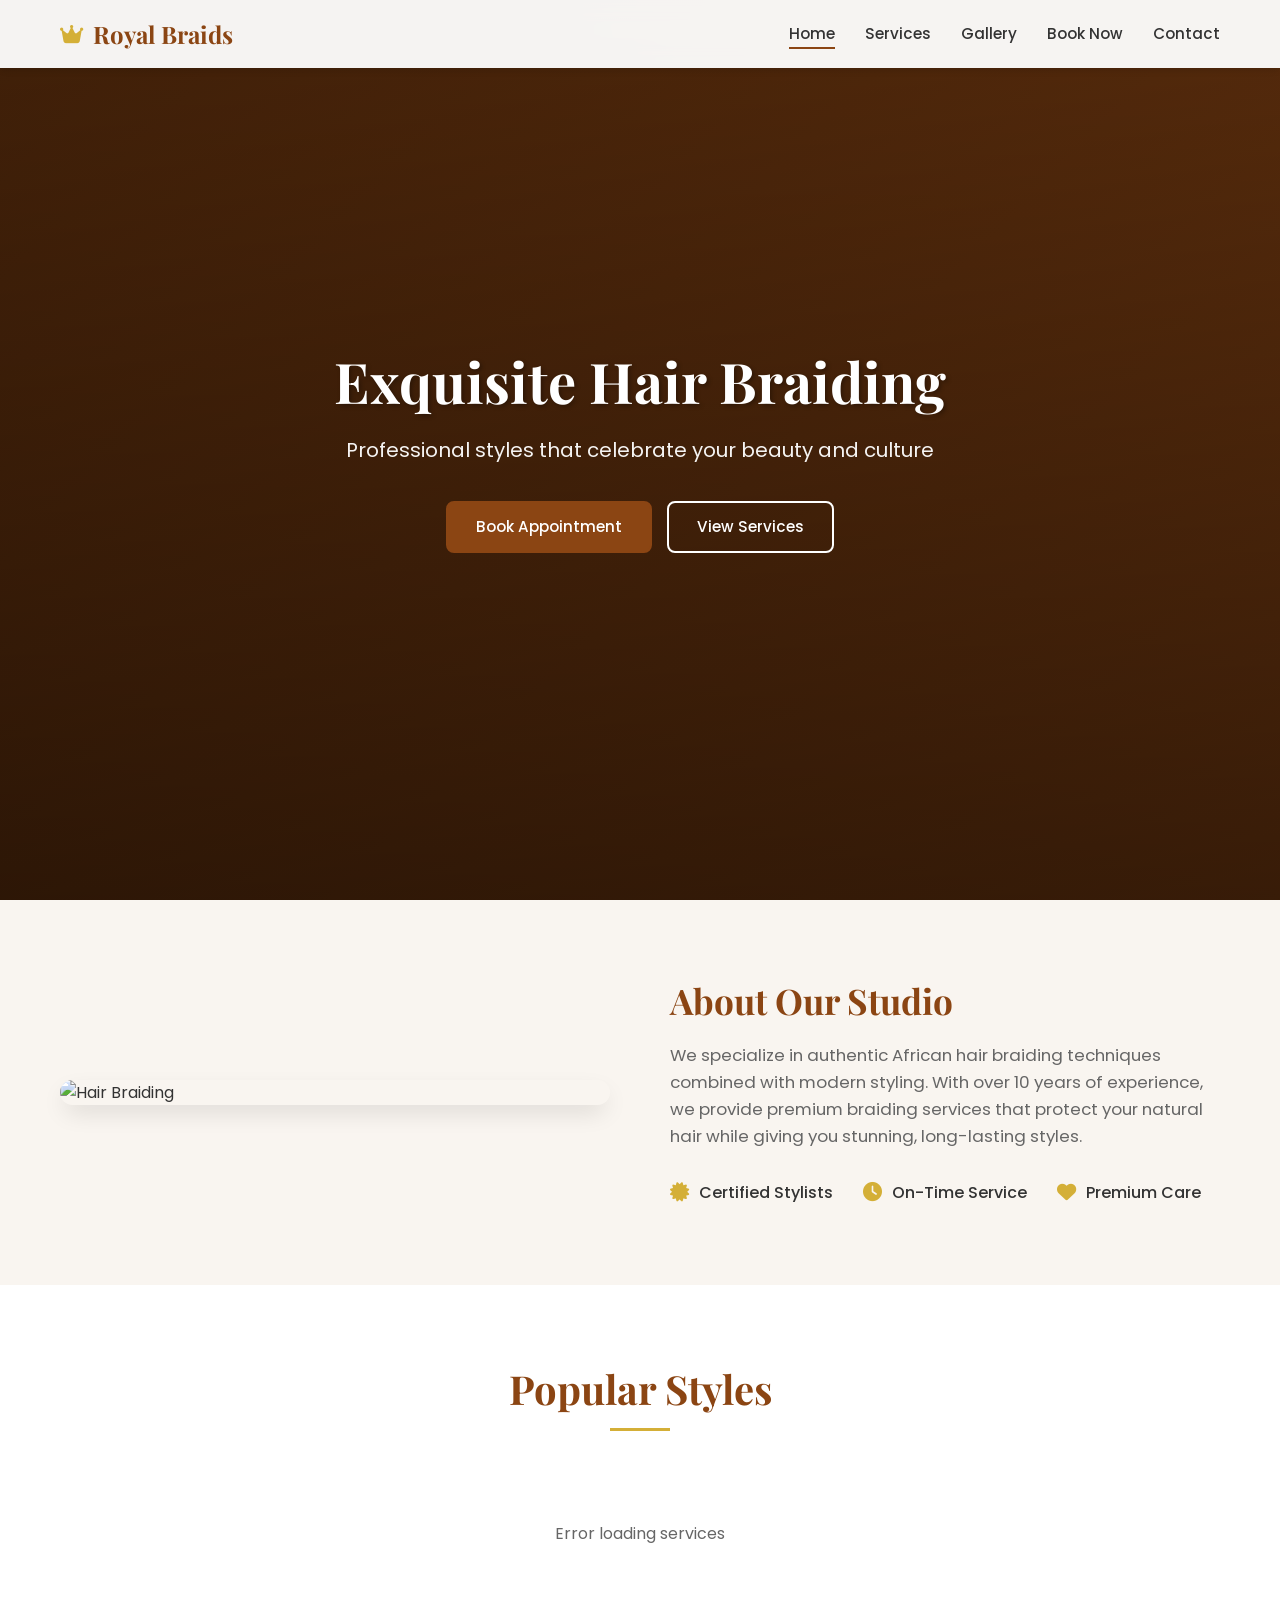
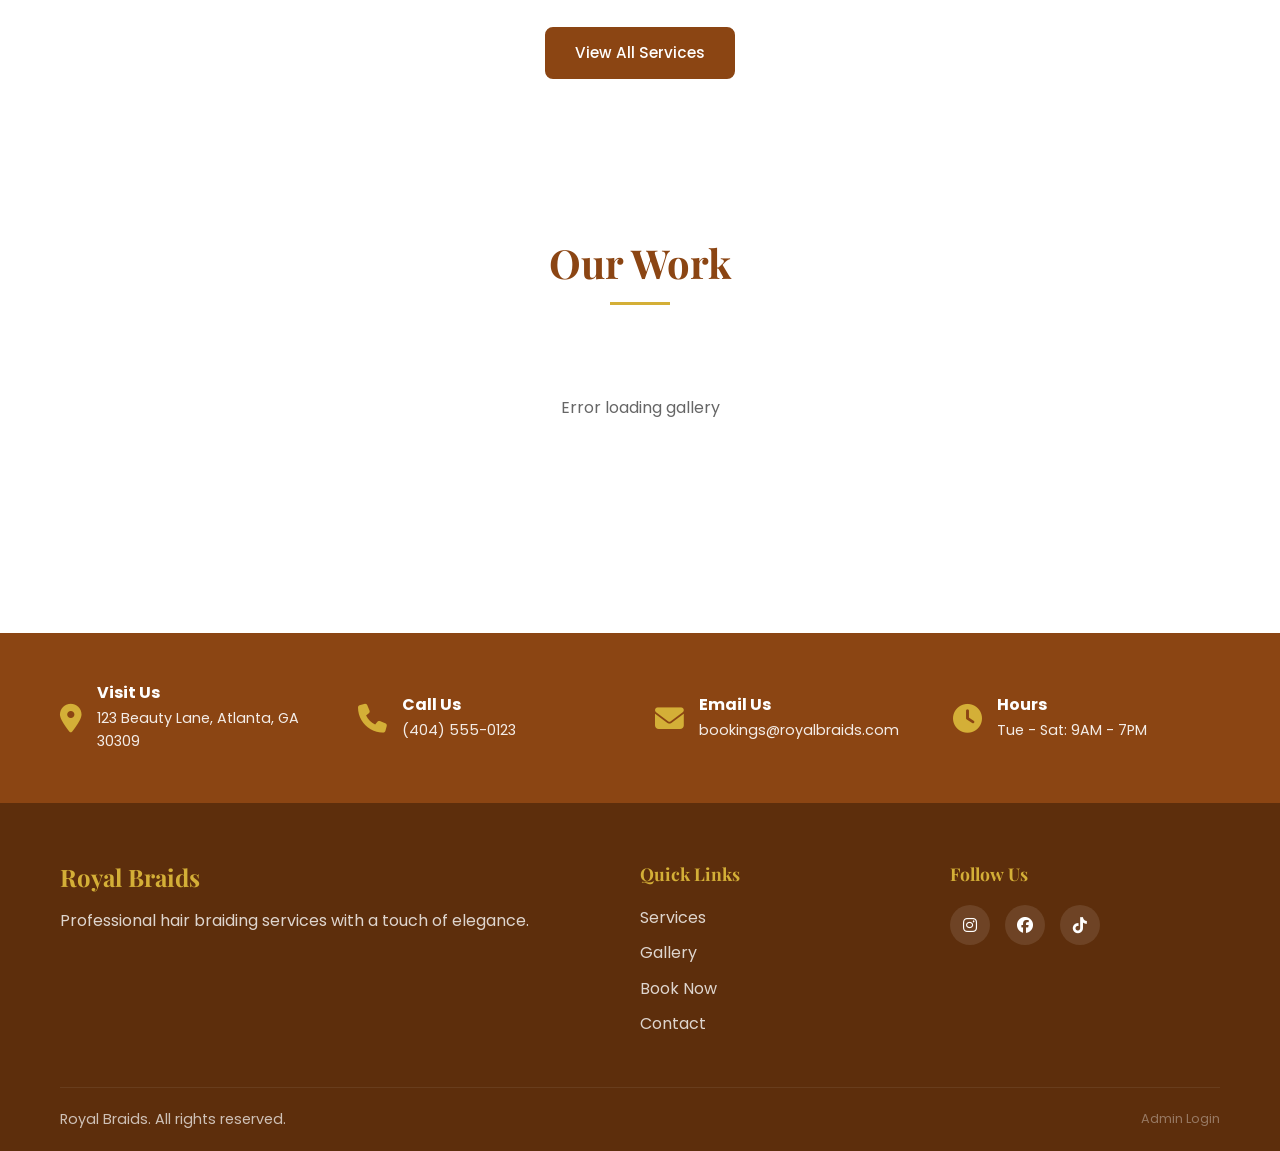
==== index.html @ a4f23da6 "Initial commit" ====
<!DOCTYPE html>
<html lang="en">
<head>
    <meta charset="UTF-8">
    <meta name="viewport" content="width=device-width, initial-scale=1.0">
    <title>Professional Hair Braiding</title>
    <link rel="stylesheet" href="css/styles.css">
    <link href="https://fonts.googleapis.com/css2?family=Playfair+Display:wght@400;700&family=Poppins:wght@300;400;500;600&display=swap" rel="stylesheet">
    <link rel="stylesheet" href="https://cdnjs.cloudflare.com/ajax/libs/font-awesome/6.4.0/css/all.min.css">
</head>
<body>
    <!-- Navigation -->
    <nav class="navbar">
        <div class="container">
            <a href="index.html" class="logo">
                <i class="fas fa-crown"></i>
                <span id="business-name">Royal Braids</span>
            </a>
            <button class="nav-toggle" id="navToggle">
                <i class="fas fa-bars"></i>
            </button>
            <ul class="nav-menu" id="navMenu">
                <li><a href="index.html" class="active">Home</a></li>
                <li><a href="services.html">Services</a></li>
                <li><a href="gallery.html">Gallery</a></li>
                <li><a href="booking.html">Book Now</a></li>
                <li><a href="contact.html">Contact</a></li>
            </ul>
        </div>
    </nav>

    <!-- Hero Section -->
    <header class="hero">
        <div class="hero-overlay"></div>
        <div class="container">
            <div class="hero-content">
                <h1>Exquisite Hair Braiding</h1>
                <p>Professional styles that celebrate your beauty and culture</p>
                <div class="hero-buttons">
                    <a href="booking.html" class="btn btn-primary">Book Appointment</a>
                    <a href="services.html" class="btn btn-outline">View Services</a>
                </div>
            </div>
        </div>
    </header>

    <!-- About Section -->
    <section class="section about-section">
        <div class="container">
            <div class="about-grid">
                <div class="about-image">
                    <img src="https://images.unsplash.com/photo-1560066984-138dadb4c035?w=600" alt="Hair Braiding" id="about-image">
                </div>
                <div class="about-content">
                    <h2>About Our Studio</h2>
                    <p id="about-text">We specialize in authentic African hair braiding techniques combined with modern styling. With over 10 years of experience, we provide premium braiding services that protect your natural hair while giving you stunning, long-lasting styles.</p>
                    <div class="about-features">
                        <div class="feature">
                            <i class="fas fa-certificate"></i>
                            <span>Certified Stylists</span>
                        </div>
                        <div class="feature">
                            <i class="fas fa-clock"></i>
                            <span>On-Time Service</span>
                        </div>
                        <div class="feature">
                            <i class="fas fa-heart"></i>
                            <span>Premium Care</span>
                        </div>
                    </div>
                </div>
            </div>
        </div>
    </section>

    <!-- Services Preview -->
    <section class="section services-preview">
        <div class="container">
            <h2 class="section-title">Popular Styles</h2>
            <div class="services-grid" id="services-preview">
                <!-- Loaded dynamically -->
                <div class="loading">Loading services...</div>
            </div>
            <div class="text-center">
                <a href="services.html" class="btn btn-primary">View All Services</a>
            </div>
        </div>
    </section>

    <!-- Gallery Preview -->
    <section class="section gallery-preview">
        <div class="container">
            <h2 class="section-title">Our Work</h2>
            <div class="gallery-grid" id="gallery-preview">
                <!-- Loaded dynamically -->
                <div class="loading">Loading gallery...</div>
            </div>
            <div class="text-center">
                <a href="gallery.html" class="btn btn-outline">View Full Gallery</a>
            </div>
        </div>
    </section>

    <!-- Contact Info -->
    <section class="section contact-bar">
        <div class="container">
            <div class="contact-info-grid">
                <div class="contact-info-item">
                    <i class="fas fa-map-marker-alt"></i>
                    <div>
                        <h4>Visit Us</h4>
                        <p id="business-address">123 Beauty Lane, Atlanta, GA 30309</p>
                    </div>
                </div>
                <div class="contact-info-item">
                    <i class="fas fa-phone"></i>
                    <div>
                        <h4>Call Us</h4>
                        <p id="business-phone">(404) 555-0123</p>
                    </div>
                </div>
                <div class="contact-info-item">
                    <i class="fas fa-envelope"></i>
                    <div>
                        <h4>Email Us</h4>
                        <p id="business-email">bookings@royalbraids.com</p>
                    </div>
                </div>
                <div class="contact-info-item">
                    <i class="fas fa-clock"></i>
                    <div>
                        <h4>Hours</h4>
                        <p>Tue - Sat: 9AM - 7PM</p>
                    </div>
                </div>
            </div>
        </div>
    </section>

    <!-- Footer -->
    <footer class="footer">
        <div class="container">
            <div class="footer-content">
                <div class="footer-brand">
                    <h3 id="footer-name">Royal Braids</h3>
                    <p>Professional hair braiding services with a touch of elegance.</p>
                </div>
                <div class="footer-links">
                    <h4>Quick Links</h4>
                    <ul>
                        <li><a href="services.html">Services</a></li>
                        <li><a href="gallery.html">Gallery</a></li>
                        <li><a href="booking.html">Book Now</a></li>
                        <li><a href="contact.html">Contact</a></li>
                    </ul>
                </div>
                <div class="footer-social">
                    <h4>Follow Us</h4>
                    <div class="social-links">
                        <a href="#"><i class="fab fa-instagram"></i></a>
                        <a href="#"><i class="fab fa-facebook"></i></a>
                        <a href="#"><i class="fab fa-tiktok"></i></a>
                    </div>
                </div>
            </div>
            <div class="footer-bottom">
                <p> Royal Braids. All rights reserved.</p>
                <a href="admin-login.html" class="admin-link">Admin Login</a>
            </div>
        </div>
    </footer>

    <script src="https://cdn.jsdelivr.net/npm/@supabase/supabase-js@2"></script>
    <script src="js/supabase-config.js"></script>
    <script src="js/main.js"></script>
</body>
</html>
---- css/styles.css ----
/* ===== CSS VARIABLES ===== */
:root {
    --primary: #8B4513;
    --primary-light: #A0522D;
    --primary-dark: #5D2E0C;
    --secondary: #D4AF37;
    --accent: #CD853F;
    --text: #333333;
    --text-light: #666666;
    --bg: #FFFFFF;
    --bg-light: #F9F5F0;
    --bg-dark: #F0E6D8;
    --border: #E0D5C8;
    --shadow: 0 4px 6px -1px rgba(0, 0, 0, 0.1);
    --shadow-lg: 0 10px 25px -5px rgba(0, 0, 0, 0.15);
    --radius: 8px;
    --radius-lg: 16px;
    --transition: all 0.3s ease;
}

/* ===== RESET & BASE ===== */
* {
    margin: 0;
    padding: 0;
    box-sizing: border-box;
}

body {
    font-family: 'Poppins', sans-serif;
    color: var(--text);
    line-height: 1.6;
    background: var(--bg);
}

h1, h2, h3, h4 {
    font-family: 'Playfair Display', serif;
    font-weight: 700;
    line-height: 1.2;
}

a {
    text-decoration: none;
    color: inherit;
}

img {
    max-width: 100%;
    display: block;
}

.container {
    max-width: 1200px;
    margin: 0 auto;
    padding: 0 20px;
}

/* ===== BUTTONS ===== */
.btn {
    display: inline-flex;
    align-items: center;
    gap: 8px;
    padding: 12px 28px;
    border-radius: var(--radius);
    font-weight: 500;
    font-size: 0.95rem;
    cursor: pointer;
    transition: var(--transition);
    border: 2px solid transparent;
}

.btn-primary {
    background: var(--primary);
    color: white;
    border-color: var(--primary);
}

.btn-primary:hover {
    background: var(--primary-dark);
    border-color: var(--primary-dark);
    transform: translateY(-2px);
    box-shadow: var(--shadow-lg);
}

.btn-outline {
    background: transparent;
    color: white;
    border-color: white;
}

.btn-outline:hover {
    background: white;
    color: var(--primary);
}

.btn-secondary {
    background: var(--bg-light);
    color: var(--text);
    border-color: var(--border);
}

.btn-full {
    width: 100%;
    justify-content: center;
}

.btn-sm {
    padding: 6px 16px;
    font-size: 0.85rem;
}

/* ===== NAVIGATION ===== */
.navbar {
    position: fixed;
    top: 0;
    left: 0;
    right: 0;
    z-index: 1000;
    background: rgba(255, 255, 255, 0.95);
    backdrop-filter: blur(10px);
    box-shadow: var(--shadow);
    padding: 15px 0;
}

.navbar .container {
    display: flex;
    align-items: center;
    justify-content: space-between;
}

.logo {
    display: flex;
    align-items: center;
    gap: 10px;
    font-family: 'Playfair Display', serif;
    font-size: 1.5rem;
    font-weight: 700;
    color: var(--primary);
}

.logo i {
    color: var(--secondary);
    font-size: 1.3rem;
}

.nav-menu {
    display: flex;
    list-style: none;
    gap: 30px;
}

.nav-menu a {
    font-weight: 500;
    font-size: 0.95rem;
    position: relative;
    padding: 5px 0;
}

.nav-menu a::after {
    content: '';
    position: absolute;
    bottom: 0;
    left: 0;
    width: 0;
    height: 2px;
    background: var(--primary);
    transition: var(--transition);
}

.nav-menu a:hover::after,
.nav-menu a.active::after {
    width: 100%;
}

.nav-toggle {
    display: none;
    background: none;
    border: none;
    font-size: 1.5rem;
    cursor: pointer;
    color: var(--primary);
}

/* ===== HERO ===== */
.hero {
    position: relative;
    height: 100vh;
    min-height: 600px;
    display: flex;
    align-items: center;
    justify-content: center;
    background: linear-gradient(135deg, var(--primary-dark) 0%, var(--primary) 100%);
    overflow: hidden;
}

.hero::before {
    content: '';
    position: absolute;
    inset: 0;
    background: url('https://images.unsplash.com/photo-1560066984-138dadb4c035?w=1920') center/cover;
    opacity: 0.3;
}

.hero-overlay {
    position: absolute;
    inset: 0;
    background: linear-gradient(to bottom, rgba(0,0,0,0.3), rgba(0,0,0,0.6));
}

.hero-content {
    position: relative;
    z-index: 2;
    text-align: center;
    color: white;
    max-width: 700px;
}

.hero-content h1 {
    font-size: 3.5rem;
    margin-bottom: 20px;
    text-shadow: 2px 2px 4px rgba(0,0,0,0.3);
}

.hero-content p {
    font-size: 1.25rem;
    margin-bottom: 35px;
    opacity: 0.95;
}

.hero-buttons {
    display: flex;
    gap: 15px;
    justify-content: center;
    flex-wrap: wrap;
}

/* ===== SECTIONS ===== */
.section {
    padding: 80px 0;
}

.section-title {
    text-align: center;
    font-size: 2.5rem;
    margin-bottom: 50px;
    color: var(--primary);
    position: relative;
}

.section-title::after {
    content: '';
    display: block;
    width: 60px;
    height: 3px;
    background: var(--secondary);
    margin: 15px auto 0;
}

.text-center {
    text-align: center;
    margin-top: 40px;
}

/* ===== ABOUT ===== */
.about-section {
    background: var(--bg-light);
}

.about-grid {
    display: grid;
    grid-template-columns: 1fr 1fr;
    gap: 60px;
    align-items: center;
}

.about-image img {
    border-radius: var(--radius-lg);
    box-shadow: var(--shadow-lg);
}

.about-content h2 {
    font-size: 2.2rem;
    color: var(--primary);
    margin-bottom: 20px;
}

.about-content p {
    color: var(--text-light);
    margin-bottom: 30px;
    font-size: 1.05rem;
}

.about-features {
    display: flex;
    gap: 30px;
    flex-wrap: wrap;
}

.feature {
    display: flex;
    align-items: center;
    gap: 10px;
    font-weight: 500;
}

.feature i {
    color: var(--secondary);
    font-size: 1.2rem;
}

/* ===== SERVICES ===== */
.services-grid {
    display: grid;
    grid-template-columns: repeat(auto-fill, minmax(300px, 1fr));
    gap: 30px;
}

.service-card {
    background: white;
    border-radius: var(--radius-lg);
    overflow: hidden;
    box-shadow: var(--shadow);
    transition: var(--transition);
}

.service-card:hover {
    transform: translateY(-8px);
    box-shadow: var(--shadow-lg);
}

.service-image {
    height: 220px;
    overflow: hidden;
}

.service-image img {
    width: 100%;
    height: 100%;
    object-fit: cover;
    transition: var(--transition);
}

.service-card:hover .service-image img {
    transform: scale(1.1);
}

.service-content {
    padding: 25px;
}

.service-content h3 {
    color: var(--primary);
    margin-bottom: 10px;
    font-size: 1.3rem;
}

.service-content p {
    color: var(--text-light);
    font-size: 0.95rem;
    margin-bottom: 15px;
}

.service-meta {
    display: flex;
    justify-content: space-between;
    align-items: center;
    padding-top: 15px;
    border-top: 1px solid var(--border);
}

.service-price {
    font-size: 1.4rem;
    font-weight: 700;
    color: var(--primary);
}

.service-duration {
    color: var(--text-light);
    font-size: 0.9rem;
}

.services-filter {
    display: flex;
    gap: 10px;
    justify-content: center;
    margin-bottom: 40px;
    flex-wrap: wrap;
}

.filter-btn {
    padding: 8px 20px;
    border: 2px solid var(--border);
    background: white;
    border-radius: 25px;
    cursor: pointer;
    font-weight: 500;
    transition: var(--transition);
}

.filter-btn:hover,
.filter-btn.active {
    background: var(--primary);
    color: white;
    border-color: var(--primary);
}

/* ===== GALLERY ===== */
.gallery-grid {
    display: grid;
    grid-template-columns: repeat(auto-fill, minmax(280px, 1fr));
    gap: 20px;
}

.gallery-item {
    position: relative;
    border-radius: var(--radius);
    overflow: hidden;
    cursor: pointer;
    aspect-ratio: 1;
}

.gallery-item img {
    width: 100%;
    height: 100%;
    object-fit: cover;
    transition: var(--transition);
}

.gallery-item:hover img {
    transform: scale(1.1);
}

.gallery-overlay {
    position: absolute;
    inset: 0;
    background: rgba(139, 69, 19, 0.7);
    display: flex;
    align-items: center;
    justify-content: center;
    opacity: 0;
    transition: var(--transition);
}

.gallery-item:hover .gallery-overlay {
    opacity: 1;
}

.gallery-overlay i {
    color: white;
    font-size: 2rem;
}

/* Lightbox */
.lightbox {
    display: none;
    position: fixed;
    inset: 0;
    z-index: 2000;
    background: rgba(0, 0, 0, 0.9);
    align-items: center;
    justify-content: center;
    flex-direction: column;
}

.lightbox.active {
    display: flex;
}

.lightbox img {
    max-height: 80vh;
    max-width: 90vw;
    border-radius: var(--radius);
}

.lightbox-close {
    position: absolute;
    top: 30px;
    right: 30px;
    background: none;
    border: none;
    color: white;
    font-size: 2rem;
    cursor: pointer;
}

.lightbox-caption {
    color: white;
    margin-top: 20px;
    font-size: 1.2rem;
}

/* ===== BOOKING ===== */
.page-header {
    background: linear-gradient(135deg, var(--primary) 0%, var(--primary-dark) 100%);
    color: white;
    padding: 140px 0 60px;
    text-align: center;
}

.page-header h1 {
    font-size: 2.8rem;
    margin-bottom: 10px;
}

.page-header p {
    opacity: 0.9;
    font-size: 1.1rem;
}

.booking-layout {
    display: grid;
    grid-template-columns: 2fr 1fr;
    gap: 50px;
    align-items: start;
}

.booking-form {
    background: white;
    padding: 40px;
    border-radius: var(--radius-lg);
    box-shadow: var(--shadow);
}

.form-group {
    margin-bottom: 20px;
}

.form-group label {
    display: block;
    margin-bottom: 8px;
    font-weight: 500;
    color: var(--text);
}

.form-group input,
.form-group select,
.form-group textarea {
    width: 100%;
    padding: 12px 15px;
    border: 2px solid var(--border);
    border-radius: var(--radius);
    font-family: inherit;
    font-size: 1rem;
    transition: var(--transition);
}

.form-group input:focus,
.form-group select:focus,
.form-group textarea:focus {
    outline: none;
    border-color: var(--primary);
}

.form-row {
    display: grid;
    grid-template-columns: 1fr 1fr;
    gap: 20px;
}

.booking-info {
    background: var(--bg-light);
    padding: 30px;
    border-radius: var(--radius-lg);
}

.booking-info h3 {
    color: var(--primary);
    margin-bottom: 25px;
    font-size: 1.5rem;
}

.info-card {
    display: flex;
    align-items: flex-start;
    gap: 15px;
    margin-bottom: 25px;
    padding-bottom: 25px;
    border-bottom: 1px solid var(--border);
}

.info-card:last-child {
    border-bottom: none;
    margin-bottom: 0;
    padding-bottom: 0;
}

.info-card i {
    font-size: 1.5rem;
    color: var(--primary);
    margin-top: 5px;
}

.info-card h4 {
    font-size: 1.1rem;
    margin-bottom: 5px;
    color: var(--primary);
}

.info-card p {
    color: var(--text-light);
    font-size: 0.95rem;
}

.message {
    margin-top: 15px;
    padding: 12px 15px;
    border-radius: var(--radius);
    display: none;
}

.message.success {
    display: block;
    background: #e8f5e9;
    color: #2e7d32;
    border: 1px solid #a5d6a7;
}

.message.error {
    display: block;
    background: #ffebee;
    color: #c62828;
    border: 1px solid #ef9a9a;
}

/* ===== CONTACT ===== */
.contact-layout {
    display: grid;
    grid-template-columns: 1fr 1fr;
    gap: 50px;
}

.contact-details h2 {
    color: var(--primary);
    margin-bottom: 30px;
    font-size: 2rem;
}

.contact-detail-item {
    display: flex;
    align-items: flex-start;
    gap: 20px;
    margin-bottom: 30px;
}

.contact-detail-item i {
    font-size: 1.5rem;
    color: var(--primary);
    width: 40px;
    height: 40px;
    display: flex;
    align-items: center;
    justify-content: center;
    background: var(--bg-light);
    border-radius: 50%;
}

.contact-detail-item h4 {
    color: var(--primary);
    margin-bottom: 5px;
    font-size: 1.1rem;
}

.contact-detail-item p {
    color: var(--text-light);
}

.social-section {
    margin-top: 40px;
}

.social-section h4 {
    color: var(--primary);
    margin-bottom: 15px;
}

.social-links-large {
    display: flex;
    gap: 15px;
}

.social-btn {
    width: 45px;
    height: 45px;
    display: flex;
    align-items: center;
    justify-content: center;
    background: var(--primary);
    color: white;
    border-radius: 50%;
    font-size: 1.2rem;
    transition: var(--transition);
}

.social-btn:hover {
    background: var(--secondary);
    transform: translateY(-3px);
}

.contact-map {
    background: var(--bg-light);
    border-radius: var(--radius-lg);
    overflow: hidden;
    height: 100%;
    min-height: 400px;
}

.map-placeholder {
    height: 100%;
    display: flex;
    flex-direction: column;
    align-items: center;
    justify-content: center;
    color: var(--text-light);
    text-align: center;
    padding: 40px;
}

.map-placeholder i {
    font-size: 3rem;
    margin-bottom: 15px;
    color: var(--primary);
}

/* ===== CONTACT BAR ===== */
.contact-bar {
    background: var(--primary);
    color: white;
    padding: 50px 0;
}

.contact-info-grid {
    display: grid;
    grid-template-columns: repeat(4, 1fr);
    gap: 30px;
}

.contact-info-item {
    display: flex;
    align-items: center;
    gap: 15px;
}

.contact-info-item i {
    font-size: 1.8rem;
    color: var(--secondary);
}

.contact-info-item h4 {
    font-size: 1rem;
    margin-bottom: 5px;
    font-family: 'Poppins', sans-serif;
}

.contact-info-item p {
    font-size: 0.9rem;
    opacity: 0.9;
}

/* ===== FOOTER ===== */
.footer {
    background: var(--primary-dark);
    color: white;
    padding: 60px 0 20px;
}

.footer-content {
    display: grid;
    grid-template-columns: 2fr 1fr 1fr;
    gap: 40px;
    margin-bottom: 40px;
}

.footer-brand h3 {
    font-size: 1.5rem;
    margin-bottom: 15px;
    color: var(--secondary);
}

.footer-brand p {
    opacity: 0.8;
    line-height: 1.7;
}

.footer-links h4,
.footer-social h4 {
    font-size: 1.1rem;
    margin-bottom: 20px;
    color: var(--secondary);
}

.footer-links ul {
    list-style: none;
}

.footer-links li {
    margin-bottom: 10px;
}

.footer-links a {
    opacity: 0.8;
    transition: var(--transition);
}

.footer-links a:hover {
    opacity: 1;
    color: var(--secondary);
}

.social-links {
    display: flex;
    gap: 15px;
}

.social-links a {
    width: 40px;
    height: 40px;
    display: flex;
    align-items: center;
    justify-content: center;
    background: rgba(255,255,255,0.1);
    border-radius: 50%;
    transition: var(--transition);
}

.social-links a:hover {
    background: var(--secondary);
    transform: translateY(-3px);
}

.footer-bottom {
    border-top: 1px solid rgba(255,255,255,0.1);
    padding-top: 20px;
    display: flex;
    justify-content: space-between;
    align-items: center;
    font-size: 0.9rem;
    opacity: 0.7;
}

.admin-link {
    opacity: 0.5;
    font-size: 0.8rem;
}

.admin-link:hover {
    opacity: 1;
}

/* ===== LOADING ===== */
.loading {
    text-align: center;
    padding: 40px;
    color: var(--text-light);
    grid-column: 1 / -1;
}

/* ===== RESPONSIVE ===== */
@media (max-width: 992px) {
    .about-grid,
    .booking-layout,
    .contact-layout {
        grid-template-columns: 1fr;
    }
    
    .contact-info-grid {
        grid-template-columns: repeat(2, 1fr);
    }
    
    .footer-content {
        grid-template-columns: 1fr;
    }
}

@media (max-width: 768px) {
    .nav-toggle {
        display: block;
    }
    
    .nav-menu {
        position: fixed;
        top: 70px;
        left: 0;
        right: 0;
        background: white;
        flex-direction: column;
        padding: 20px;
        box-shadow: var(--shadow);
        transform: translateY(-150%);
        transition: var(--transition);
    }
    
    .nav-menu.active {
        transform: translateY(0);
    }
    
    .hero-content h1 {
        font-size: 2.5rem;
    }
    
    .contact-info-grid {
        grid-template-columns: 1fr;
    }
    
    .form-row {
        grid-template-columns: 1fr;
    }
    
    .section-title {
        font-size: 2rem;
    }
}
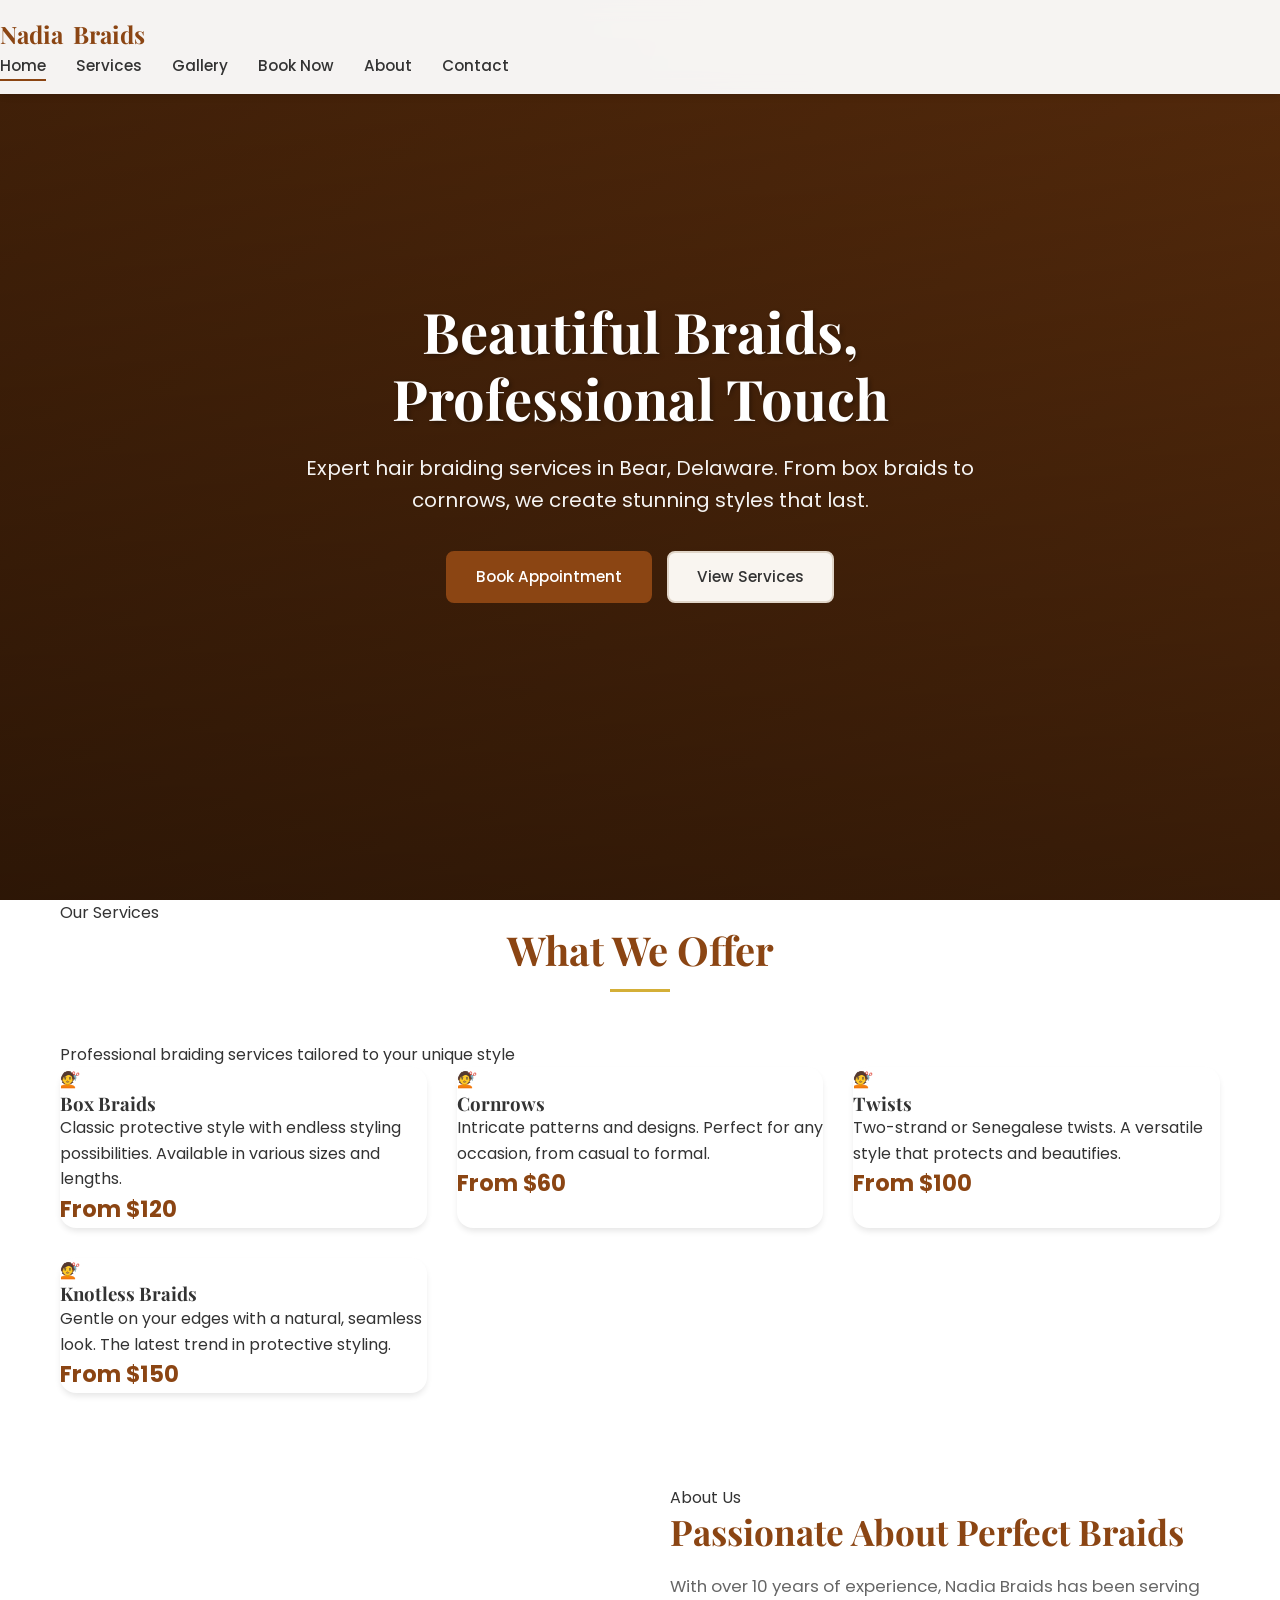
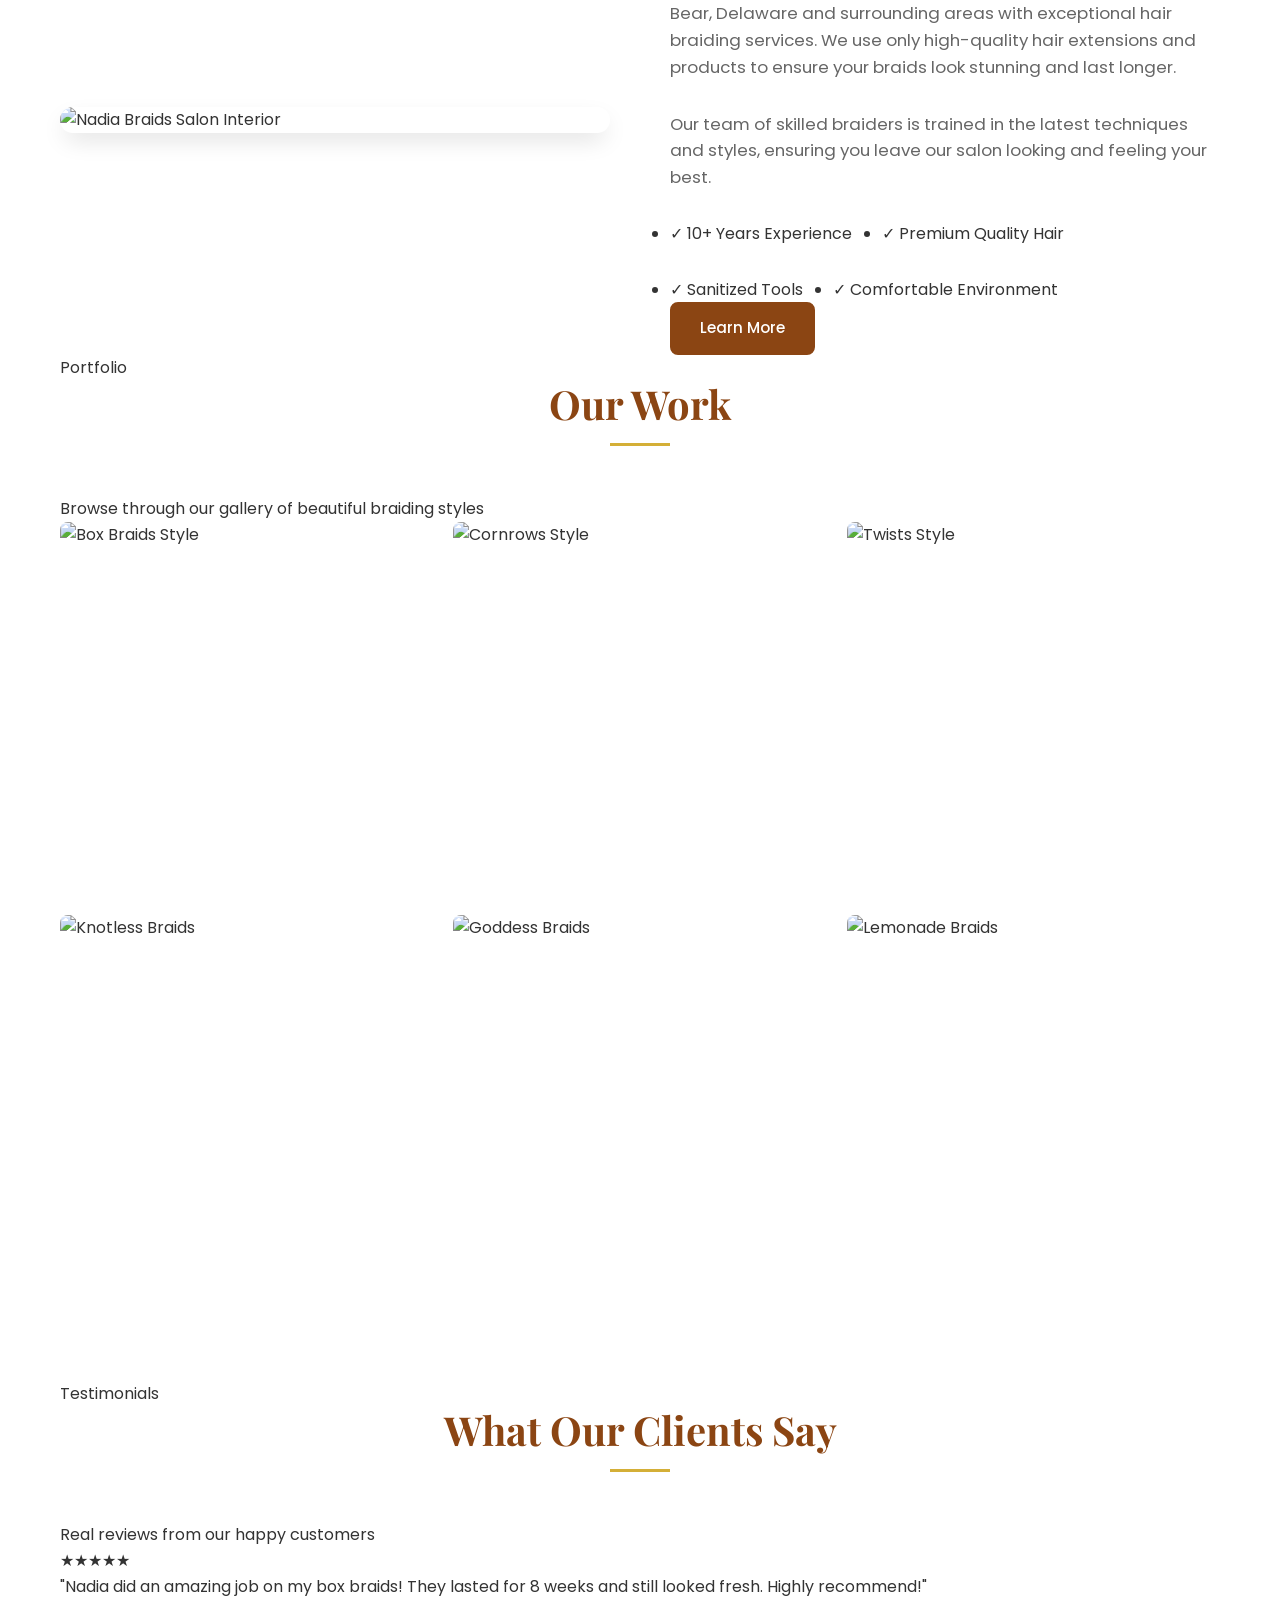
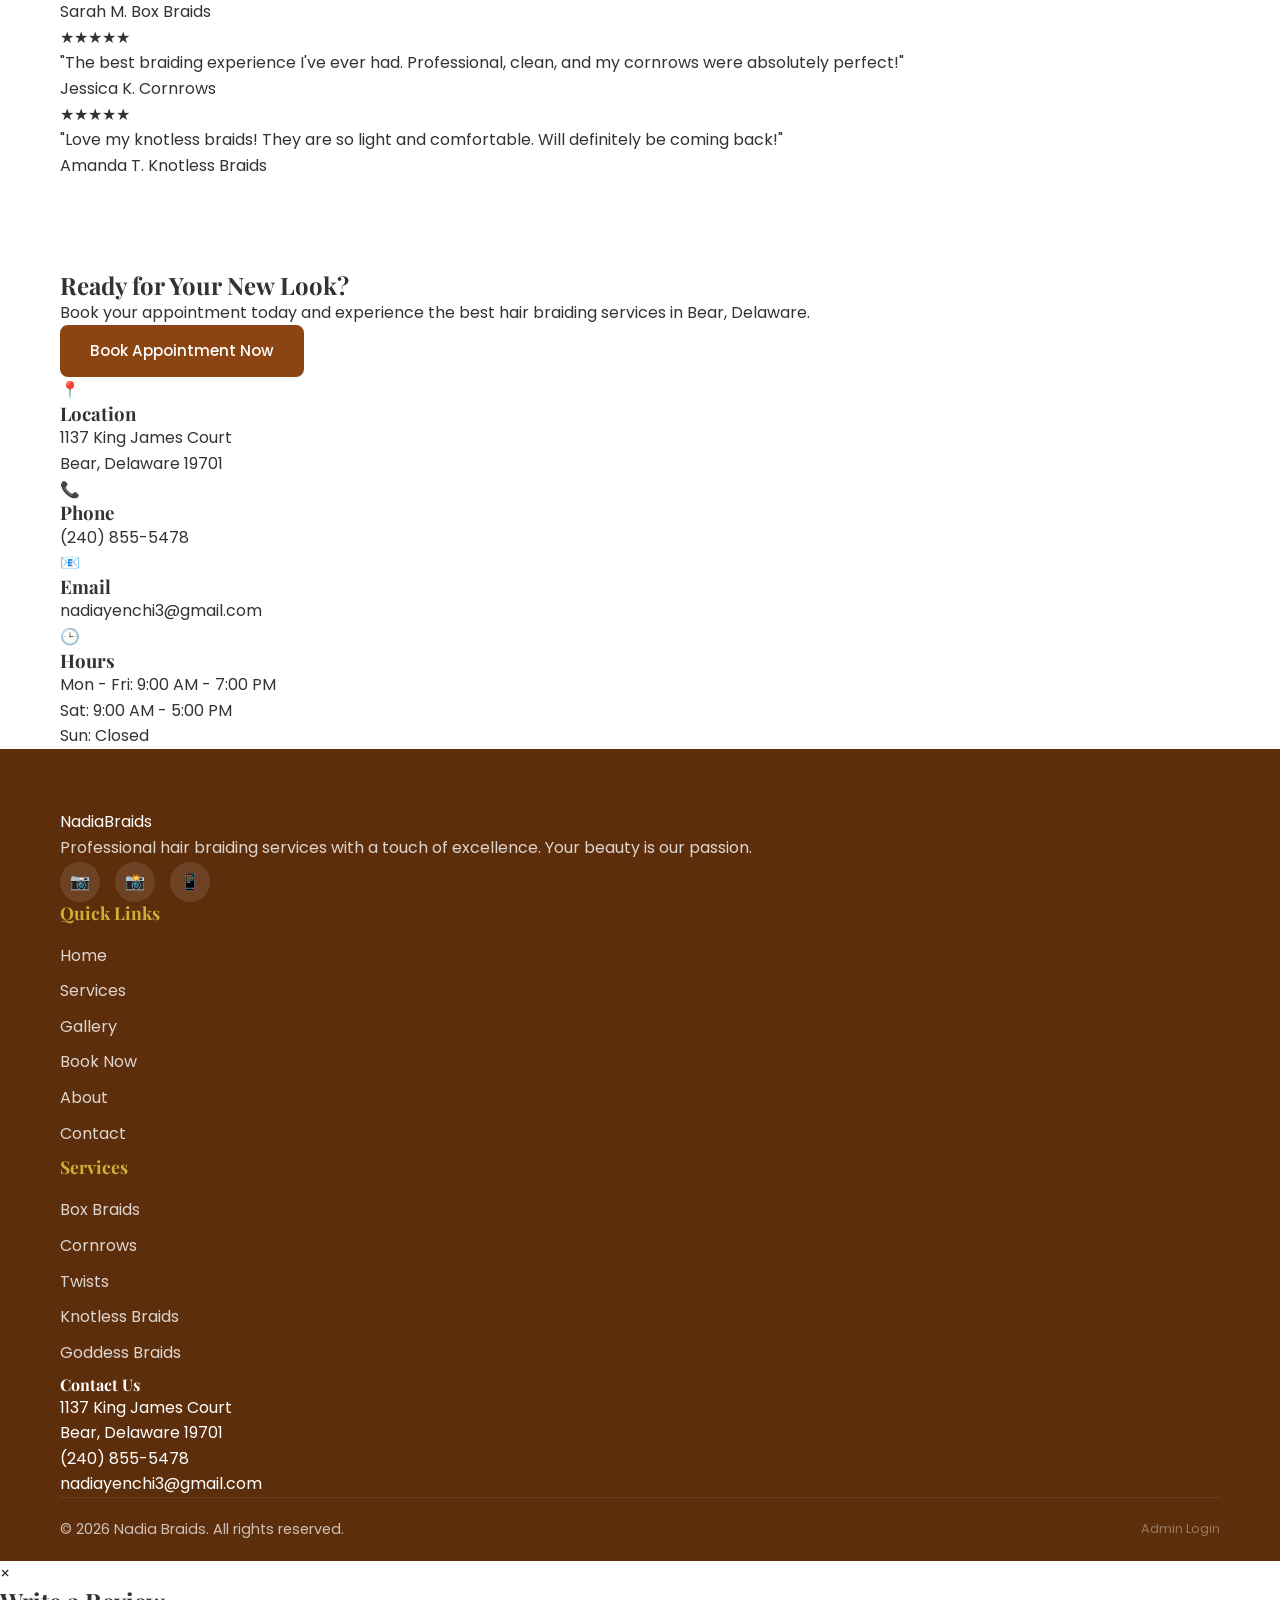
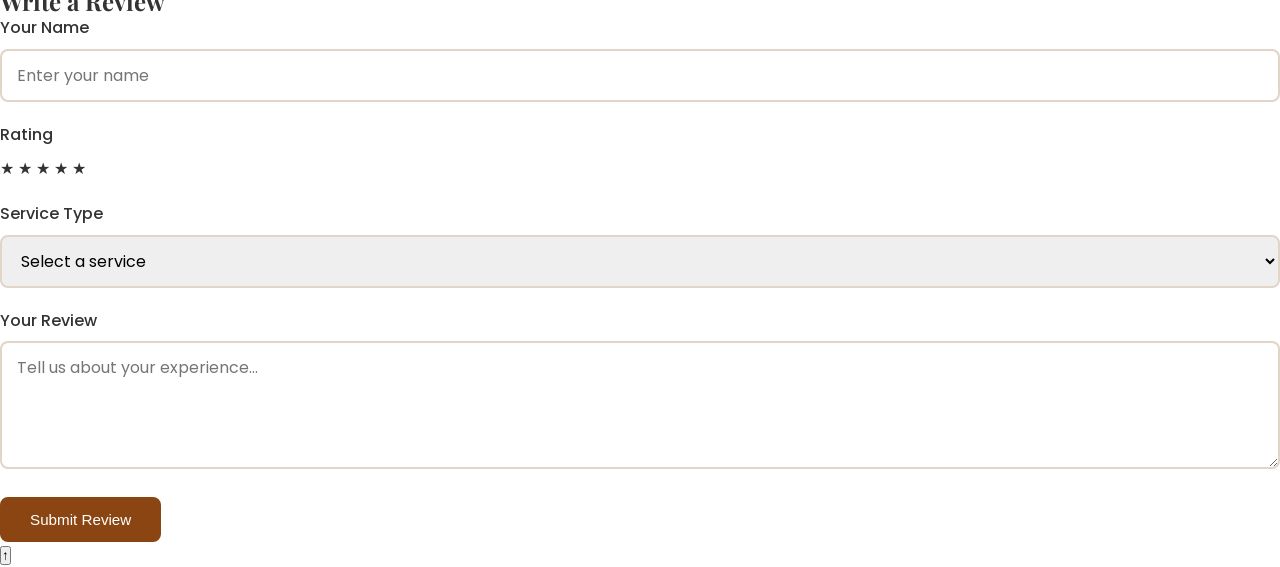
==== commit e21741b2: "Update index.html with real business info and Google verification" ====
--- a/index.html
+++ b/index.html
@@ -3,97 +3,230 @@
 <head>
     <meta charset="UTF-8">
     <meta name="viewport" content="width=device-width, initial-scale=1.0">
-    <title>Professional Hair Braiding</title>
+    <meta name="google-site-verification" content="xbhFPrl0ykPRsAzjjzNnTTH594koVSXyyz1Ws5fhiXM" />
+    
+    <!-- SEO Meta Tags -->
+    <title>Nadia Braids | Professional Hair Braiding Salon in Bear, DE</title>
+    <meta name="description" content="Nadia Braids offers professional hair braiding services in Bear, Delaware. Box braids, cornrows, twists, knotless braids & more. Book your appointment today!">
+    <meta name="keywords" content="hair braiding, box braids, cornrows, twists, professional braider, hair salon, Nadia Braids, Bear Delaware, Delaware braids">
+    <meta name="author" content="Nadia Braids">
+    <meta name="robots" content="index, follow">
+    
+    <!-- Open Graph / Social Media -->
+    <meta property="og:title" content="Nadia Braids | Professional Hair Braiding Salon in Bear, DE">
+    <meta property="og:description" content="Expert hair braiding services in Bear, Delaware. Box braids, cornrows, twists & more. Book now!">
+    <meta property="og:type" content="website">
+    <meta property="og:url" content="https://nadia-braids.netlify.app/">
+    <meta property="og:image" content="https://nadia-braids.netlify.app/images/og-image.jpg">
+    <meta property="og:site_name" content="Nadia Braids">
+    
+    <!-- Twitter Card -->
+    <meta name="twitter:card" content="summary_large_image">
+    <meta name="twitter:title" content="Nadia Braids | Professional Hair Braiding Salon in Bear, DE">
+    <meta name="twitter:description" content="Expert hair braiding services in Bear, Delaware. Box braids, cornrows, twists & more. Book now!">
+    <meta name="twitter:image" content="https://nadia-braids.netlify.app/images/og-image.jpg">
+    
+    <!-- Canonical URL -->
+    <link rel="canonical" href="https://nadia-braids.netlify.app/">
+    
+    <!-- Favicon -->
+    <link rel="icon" type="image/png" href="images/favicon.png">
+    
+    <!-- Fonts -->
+    <link rel="preconnect" href="https://fonts.googleapis.com">
+    <link rel="preconnect" href="https://fonts.gstatic.com" crossorigin>
+    <link href="https://fonts.googleapis.com/css2?family=Playfair+Display:wght@400;600;700&family=Poppins:wght@300;400;500;600;700&display=swap" rel="stylesheet">
+    
+    <!-- Stylesheets -->
     <link rel="stylesheet" href="css/styles.css">
-    <link href="https://fonts.googleapis.com/css2?family=Playfair+Display:wght@400;700&family=Poppins:wght@300;400;500;600&display=swap" rel="stylesheet">
-    <link rel="stylesheet" href="https://cdnjs.cloudflare.com/ajax/libs/font-awesome/6.4.0/css/all.min.css">
+    <link rel="stylesheet" href="css/responsive.css">
+    <link rel="stylesheet" href="css/animations.css">
+    <link rel="stylesheet" href="css/reviews.css">
+    
+    <!-- Schema.org Structured Data -->
+    <script type="application/ld+json">
+    {
+        "@context": "https://schema.org",
+        "@type": "BeautySalon",
+        "name": "Nadia Braids",
+        "description": "Professional hair braiding salon in Bear, Delaware specializing in box braids, cornrows, twists, knotless braids, and protective styles.",
+        "url": "https://nadia-braids.netlify.app",
+        "telephone": "+1-240-855-5478",
+        "email": "nadiayenchi3@gmail.com",
+        "address": {
+            "@type": "PostalAddress",
+            "streetAddress": "1137 King James Court",
+            "addressLocality": "Bear",
+            "addressRegion": "DE",
+            "postalCode": "19701",
+            "addressCountry": "US"
+        },
+        "geo": {
+            "@type": "GeoCoordinates",
+            "latitude": "39.6293",
+            "longitude": "-75.6584"
+        },
+        "openingHours": [
+            "Mo-Fr 09:00-19:00",
+            "Sa 09:00-17:00"
+        ],
+        "priceRange": "$$",
+        "image": "https://nadia-braids.netlify.app/images/salon.jpg",
+        "sameAs": [
+            "https://www.facebook.com/nadiabraids",
+            "https://www.instagram.com/nadiabraids"
+        ]
+    }
+    </script>
 </head>
 <body>
     <!-- Navigation -->
-    <nav class="navbar">
-        <div class="container">
+    <nav class="navbar" id="navbar">
+        <div class="nav-container">
             <a href="index.html" class="logo">
-                <i class="fas fa-crown"></i>
-                <span id="business-name">Royal Braids</span>
+                <span class="logo-text">Nadia</span><span class="logo-accent">Braids</span>
             </a>
-            <button class="nav-toggle" id="navToggle">
-                <i class="fas fa-bars"></i>
+            <button class="nav-toggle" id="navToggle" aria-label="Toggle navigation">
+                <span class="hamburger"></span>
             </button>
             <ul class="nav-menu" id="navMenu">
-                <li><a href="index.html" class="active">Home</a></li>
-                <li><a href="services.html">Services</a></li>
-                <li><a href="gallery.html">Gallery</a></li>
-                <li><a href="booking.html">Book Now</a></li>
-                <li><a href="contact.html">Contact</a></li>
+                <li><a href="index.html" class="nav-link active">Home</a></li>
+                <li><a href="services.html" class="nav-link">Services</a></li>
+                <li><a href="gallery.html" class="nav-link">Gallery</a></li>
+                <li><a href="booking.html" class="nav-link">Book Now</a></li>
+                <li><a href="about.html" class="nav-link">About</a></li>
+                <li><a href="contact.html" class="nav-link">Contact</a></li>
             </ul>
         </div>
     </nav>
 
     <!-- Hero Section -->
-    <header class="hero">
+    <section class="hero" id="home">
         <div class="hero-overlay"></div>
-        <div class="container">
-            <div class="hero-content">
-                <h1>Exquisite Hair Braiding</h1>
-                <p>Professional styles that celebrate your beauty and culture</p>
-                <div class="hero-buttons">
-                    <a href="booking.html" class="btn btn-primary">Book Appointment</a>
-                    <a href="services.html" class="btn btn-outline">View Services</a>
-                </div>
-            </div>
-        </div>
-    </header>
-
-    <!-- About Section -->
-    <section class="section about-section">
+        <div class="hero-content">
+            <h1 class="hero-title">Beautiful Braids,<br>Professional Touch</h1>
+            <p class="hero-subtitle">Expert hair braiding services in Bear, Delaware. From box braids to cornrows, we create stunning styles that last.</p>
+            <div class="hero-buttons">
+                <a href="booking.html" class="btn btn-primary">Book Appointment</a>
+                <a href="services.html" class="btn btn-secondary">View Services</a>
+            </div>
+        </div>
+        <div class="hero-scroll">
+            <a href="#services" aria-label="Scroll to services">
+                <span class="scroll-icon"></span>
+            </a>
+        </div>
+    </section>
+
+    <!-- Services Preview -->
+    <section class="services-preview" id="services">
+        <div class="container">
+            <div class="section-header">
+                <span class="section-tag">Our Services</span>
+                <h2 class="section-title">What We Offer</h2>
+                <p class="section-desc">Professional braiding services tailored to your unique style</p>
+            </div>
+            <div class="services-grid" id="servicesGrid">
+                <div class="service-card">
+                    <div class="service-icon">&#x1F487;</div>
+                    <h3>Box Braids</h3>
+                    <p>Classic protective style with endless styling possibilities. Available in various sizes and lengths.</p>
+                    <span class="service-price">From $120</span>
+                </div>
+                <div class="service-card">
+                    <div class="service-icon">&#x1F487;</div>
+                    <h3>Cornrows</h3>
+                    <p>Intricate patterns and designs. Perfect for any occasion, from casual to formal.</p>
+                    <span class="service-price">From $60</span>
+                </div>
+                <div class="service-card">
+                    <div class="service-icon">&#x1F487;</div>
+                    <h3>Twists</h3>
+                    <p>Two-strand or Senegalese twists. A versatile style that protects and beautifies.</p>
+                    <span class="service-price">From $100</span>
+                </div>
+                <div class="service-card">
+                    <div class="service-icon">&#x1F487;</div>
+                    <h3>Knotless Braids</h3>
+                    <p>Gentle on your edges with a natural, seamless look. The latest trend in protective styling.</p>
+                    <span class="service-price">From $150</span>
+                </div>
+            </div>
+            <div class="text-center">
+                <a href="services.html" class="btn btn-outline">View All Services</a>
+            </div>
+        </div>
+    </section>
+
+    <!-- About Preview -->
+    <section class="about-preview">
         <div class="container">
             <div class="about-grid">
                 <div class="about-image">
-                    <img src="https://images.unsplash.com/photo-1560066984-138dadb4c035?w=600" alt="Hair Braiding" id="about-image">
+                    <img src="images/about-salon.jpg" alt="Nadia Braids Salon Interior" loading="lazy">
                 </div>
                 <div class="about-content">
-                    <h2>About Our Studio</h2>
-                    <p id="about-text">We specialize in authentic African hair braiding techniques combined with modern styling. With over 10 years of experience, we provide premium braiding services that protect your natural hair while giving you stunning, long-lasting styles.</p>
-                    <div class="about-features">
-                        <div class="feature">
-                            <i class="fas fa-certificate"></i>
-                            <span>Certified Stylists</span>
-                        </div>
-                        <div class="feature">
-                            <i class="fas fa-clock"></i>
-                            <span>On-Time Service</span>
-                        </div>
-                        <div class="feature">
-                            <i class="fas fa-heart"></i>
-                            <span>Premium Care</span>
-                        </div>
-                    </div>
-                </div>
-            </div>
-        </div>
-    </section>
-
-    <!-- Services Preview -->
-    <section class="section services-preview">
-        <div class="container">
-            <h2 class="section-title">Popular Styles</h2>
-            <div class="services-grid" id="services-preview">
-                <!-- Loaded dynamically -->
-                <div class="loading">Loading services...</div>
-            </div>
-            <div class="text-center">
-                <a href="services.html" class="btn btn-primary">View All Services</a>
+                    <span class="section-tag">About Us</span>
+                    <h2>Passionate About Perfect Braids</h2>
+                    <p>With over 10 years of experience, Nadia Braids has been serving Bear, Delaware and surrounding areas with exceptional hair braiding services. We use only high-quality hair extensions and products to ensure your braids look stunning and last longer.</p>
+                    <p>Our team of skilled braiders is trained in the latest techniques and styles, ensuring you leave our salon looking and feeling your best.</p>
+                    <ul class="about-features">
+                        <li><span class="check-icon">&#x2713;</span> 10+ Years Experience</li>
+                        <li><span class="check-icon">&#x2713;</span> Premium Quality Hair</li>
+                        <li><span class="check-icon">&#x2713;</span> Sanitized Tools</li>
+                        <li><span class="check-icon">&#x2713;</span> Comfortable Environment</li>
+                    </ul>
+                    <a href="about.html" class="btn btn-primary">Learn More</a>
+                </div>
             </div>
         </div>
     </section>
 
     <!-- Gallery Preview -->
-    <section class="section gallery-preview">
-        <div class="container">
-            <h2 class="section-title">Our Work</h2>
-            <div class="gallery-grid" id="gallery-preview">
-                <!-- Loaded dynamically -->
-                <div class="loading">Loading gallery...</div>
+    <section class="gallery-preview">
+        <div class="container">
+            <div class="section-header">
+                <span class="section-tag">Portfolio</span>
+                <h2 class="section-title">Our Work</h2>
+                <p class="section-desc">Browse through our gallery of beautiful braiding styles</p>
+            </div>
+            <div class="gallery-grid" id="galleryGrid">
+                <div class="gallery-item">
+                    <img src="images/gallery-1.jpg" alt="Box Braids Style" loading="lazy">
+                    <div class="gallery-overlay">
+                        <span class="gallery-title">Box Braids</span>
+                    </div>
+                </div>
+                <div class="gallery-item">
+                    <img src="images/gallery-2.jpg" alt="Cornrows Style" loading="lazy">
+                    <div class="gallery-overlay">
+                        <span class="gallery-title">Cornrows</span>
+                    </div>
+                </div>
+                <div class="gallery-item">
+                    <img src="images/gallery-3.jpg" alt="Twists Style" loading="lazy">
+                    <div class="gallery-overlay">
+                        <span class="gallery-title">Senegalese Twists</span>
+                    </div>
+                </div>
+                <div class="gallery-item">
+                    <img src="images/gallery-4.jpg" alt="Knotless Braids" loading="lazy">
+                    <div class="gallery-overlay">
+                        <span class="gallery-title">Knotless Braids</span>
+                    </div>
+                </div>
+                <div class="gallery-item">
+                    <img src="images/gallery-5.jpg" alt="Goddess Braids" loading="lazy">
+                    <div class="gallery-overlay">
+                        <span class="gallery-title">Goddess Braids</span>
+                    </div>
+                </div>
+                <div class="gallery-item">
+                    <img src="images/gallery-6.jpg" alt="Lemonade Braids" loading="lazy">
+                    <div class="gallery-overlay">
+                        <span class="gallery-title">Lemonade Braids</span>
+                    </div>
+                </div>
             </div>
             <div class="text-center">
                 <a href="gallery.html" class="btn btn-outline">View Full Gallery</a>
@@ -101,37 +234,80 @@
         </div>
     </section>
 
+    <!-- Reviews Section -->
+    <section class="reviews-section" id="reviews">
+        <div class="container">
+            <div class="section-header">
+                <span class="section-tag">Testimonials</span>
+                <h2 class="section-title">What Our Clients Say</h2>
+                <p class="section-desc">Real reviews from our happy customers</p>
+            </div>
+            <div class="reviews-grid" id="reviewsGrid">
+                <div class="review-card">
+                    <div class="review-stars">&#x2605;&#x2605;&#x2605;&#x2605;&#x2605;</div>
+                    <p class="review-text">"Nadia did an amazing job on my box braids! They lasted for 8 weeks and still looked fresh. Highly recommend!"</p>
+                    <div class="review-author">
+                        <span class="review-name">Sarah M.</span>
+                        <span class="review-service">Box Braids</span>
+                    </div>
+                </div>
+                <div class="review-card">
+                    <div class="review-stars">&#x2605;&#x2605;&#x2605;&#x2605;&#x2605;</div>
+                    <p class="review-text">"The best braiding experience I've ever had. Professional, clean, and my cornrows were absolutely perfect!"</p>
+                    <div class="review-author">
+                        <span class="review-name">Jessica K.</span>
+                        <span class="review-service">Cornrows</span>
+                    </div>
+                </div>
+                <div class="review-card">
+                    <div class="review-stars">&#x2605;&#x2605;&#x2605;&#x2605;&#x2605;</div>
+                    <p class="review-text">"Love my knotless braids! They are so light and comfortable. Will definitely be coming back!"</p>
+                    <div class="review-author">
+                        <span class="review-name">Amanda T.</span>
+                        <span class="review-service">Knotless Braids</span>
+                    </div>
+                </div>
+            </div>
+            <div class="text-center">
+                <a href="#" class="btn btn-outline" id="writeReviewBtn">Write a Review</a>
+            </div>
+        </div>
+    </section>
+
+    <!-- Booking CTA -->
+    <section class="booking-cta">
+        <div class="container">
+            <div class="cta-content">
+                <h2>Ready for Your New Look?</h2>
+                <p>Book your appointment today and experience the best hair braiding services in Bear, Delaware.</p>
+                <a href="booking.html" class="btn btn-primary btn-large">Book Appointment Now</a>
+            </div>
+        </div>
+    </section>
+
     <!-- Contact Info -->
-    <section class="section contact-bar">
-        <div class="container">
-            <div class="contact-info-grid">
-                <div class="contact-info-item">
-                    <i class="fas fa-map-marker-alt"></i>
-                    <div>
-                        <h4>Visit Us</h4>
-                        <p id="business-address">123 Beauty Lane, Atlanta, GA 30309</p>
-                    </div>
-                </div>
-                <div class="contact-info-item">
-                    <i class="fas fa-phone"></i>
-                    <div>
-                        <h4>Call Us</h4>
-                        <p id="business-phone">(404) 555-0123</p>
-                    </div>
-                </div>
-                <div class="contact-info-item">
-                    <i class="fas fa-envelope"></i>
-                    <div>
-                        <h4>Email Us</h4>
-                        <p id="business-email">bookings@royalbraids.com</p>
-                    </div>
-                </div>
-                <div class="contact-info-item">
-                    <i class="fas fa-clock"></i>
-                    <div>
-                        <h4>Hours</h4>
-                        <p>Tue - Sat: 9AM - 7PM</p>
-                    </div>
+    <section class="contact-info" id="contact">
+        <div class="container">
+            <div class="contact-grid">
+                <div class="contact-item">
+                    <div class="contact-icon">&#x1F4CD;</div>
+                    <h3>Location</h3>
+                    <p>1137 King James Court<br>Bear, Delaware 19701</p>
+                </div>
+                <div class="contact-item">
+                    <div class="contact-icon">&#x1F4DE;</div>
+                    <h3>Phone</h3>
+                    <p><a href="tel:+12408555478">(240) 855-5478</a></p>
+                </div>
+                <div class="contact-item">
+                    <div class="contact-icon">&#x1F4E7;</div>
+                    <h3>Email</h3>
+                    <p><a href="mailto:nadiayenchi3@gmail.com">nadiayenchi3@gmail.com</a></p>
+                </div>
+                <div class="contact-item">
+                    <div class="contact-icon">&#x1F552;</div>
+                    <h3>Hours</h3>
+                    <p>Mon - Fri: 9:00 AM - 7:00 PM<br>Sat: 9:00 AM - 5:00 PM<br>Sun: Closed</p>
                 </div>
             </div>
         </div>
@@ -140,38 +316,103 @@
     <!-- Footer -->
     <footer class="footer">
         <div class="container">
-            <div class="footer-content">
+            <div class="footer-grid">
                 <div class="footer-brand">
-                    <h3 id="footer-name">Royal Braids</h3>
-                    <p>Professional hair braiding services with a touch of elegance.</p>
+                    <a href="index.html" class="footer-logo">
+                        <span class="logo-text">Nadia</span><span class="logo-accent">Braids</span>
+                    </a>
+                    <p>Professional hair braiding services with a touch of excellence. Your beauty is our passion.</p>
+                    <div class="social-links">
+                        <a href="#" aria-label="Facebook" class="social-link">&#x1F4F7;</a>
+                        <a href="#" aria-label="Instagram" class="social-link">&#x1F4F8;</a>
+                        <a href="#" aria-label="Twitter" class="social-link">&#x1F4F1;</a>
+                    </div>
                 </div>
                 <div class="footer-links">
                     <h4>Quick Links</h4>
                     <ul>
+                        <li><a href="index.html">Home</a></li>
                         <li><a href="services.html">Services</a></li>
                         <li><a href="gallery.html">Gallery</a></li>
                         <li><a href="booking.html">Book Now</a></li>
+                        <li><a href="about.html">About</a></li>
                         <li><a href="contact.html">Contact</a></li>
                     </ul>
                 </div>
-                <div class="footer-social">
-                    <h4>Follow Us</h4>
-                    <div class="social-links">
-                        <a href="#"><i class="fab fa-instagram"></i></a>
-                        <a href="#"><i class="fab fa-facebook"></i></a>
-                        <a href="#"><i class="fab fa-tiktok"></i></a>
-                    </div>
+                <div class="footer-links">
+                    <h4>Services</h4>
+                    <ul>
+                        <li><a href="services.html">Box Braids</a></li>
+                        <li><a href="services.html">Cornrows</a></li>
+                        <li><a href="services.html">Twists</a></li>
+                        <li><a href="services.html">Knotless Braids</a></li>
+                        <li><a href="services.html">Goddess Braids</a></li>
+                    </ul>
+                </div>
+                <div class="footer-contact">
+                    <h4>Contact Us</h4>
+                    <p>1137 King James Court<br>Bear, Delaware 19701</p>
+                    <p><a href="tel:+12408555478">(240) 855-5478</a></p>
+                    <p><a href="mailto:nadiayenchi3@gmail.com">nadiayenchi3@gmail.com</a></p>
                 </div>
             </div>
             <div class="footer-bottom">
-                <p> Royal Braids. All rights reserved.</p>
-                <a href="admin-login.html" class="admin-link">Admin Login</a>
+                <p>&copy; 2026 Nadia Braids. All rights reserved.</p>
+                <p class="admin-link"><a href="admin-login.html">Admin Login</a></p>
             </div>
         </div>
     </footer>
 
-    <script src="https://cdn.jsdelivr.net/npm/@supabase/supabase-js@2"></script>
-    <script src="js/supabase-config.js"></script>
+    <!-- Review Modal -->
+    <div class="modal" id="reviewModal">
+        <div class="modal-content">
+            <span class="modal-close" id="modalClose">&times;</span>
+            <h2>Write a Review</h2>
+            <form id="reviewForm">
+                <div class="form-group">
+                    <label for="reviewerName">Your Name</label>
+                    <input type="text" id="reviewerName" required placeholder="Enter your name">
+                </div>
+                <div class="form-group">
+                    <label for="reviewRating">Rating</label>
+                    <div class="star-rating" id="starRating">
+                        <span data-rating="1">&#x2605;</span>
+                        <span data-rating="2">&#x2605;</span>
+                        <span data-rating="3">&#x2605;</span>
+                        <span data-rating="4">&#x2605;</span>
+                        <span data-rating="5">&#x2605;</span>
+                    </div>
+                    <input type="hidden" id="reviewRating" value="5">
+                </div>
+                <div class="form-group">
+                    <label for="reviewService">Service Type</label>
+                    <select id="reviewService" required>
+                        <option value="">Select a service</option>
+                        <option value="Box Braids">Box Braids</option>
+                        <option value="Cornrows">Cornrows</option>
+                        <option value="Twists">Twists</option>
+                        <option value="Knotless Braids">Knotless Braids</option>
+                        <option value="Goddess Braids">Goddess Braids</option>
+                        <option value="Other">Other</option>
+                    </select>
+                </div>
+                <div class="form-group">
+                    <label for="reviewText">Your Review</label>
+                    <textarea id="reviewText" rows="4" required placeholder="Tell us about your experience..."></textarea>
+                </div>
+                <button type="submit" class="btn btn-primary">Submit Review</button>
+            </form>
+        </div>
+    </div>
+
+    <!-- Back to Top Button -->
+    <button class="back-to-top" id="backToTop" aria-label="Back to top">&#x2191;</button>
+
+    <!-- Scripts -->
+    <script src="https://cdn.jsdelivr.net/npm/@supabase/supabase-js@2/dist/umd/supabase.min.js"></script>
+    <script src="js/config.js"></script>
+    <script src="js/utils.js"></script>
     <script src="js/main.js"></script>
+    <script src="js/reviews.js"></script>
 </body>
 </html>
